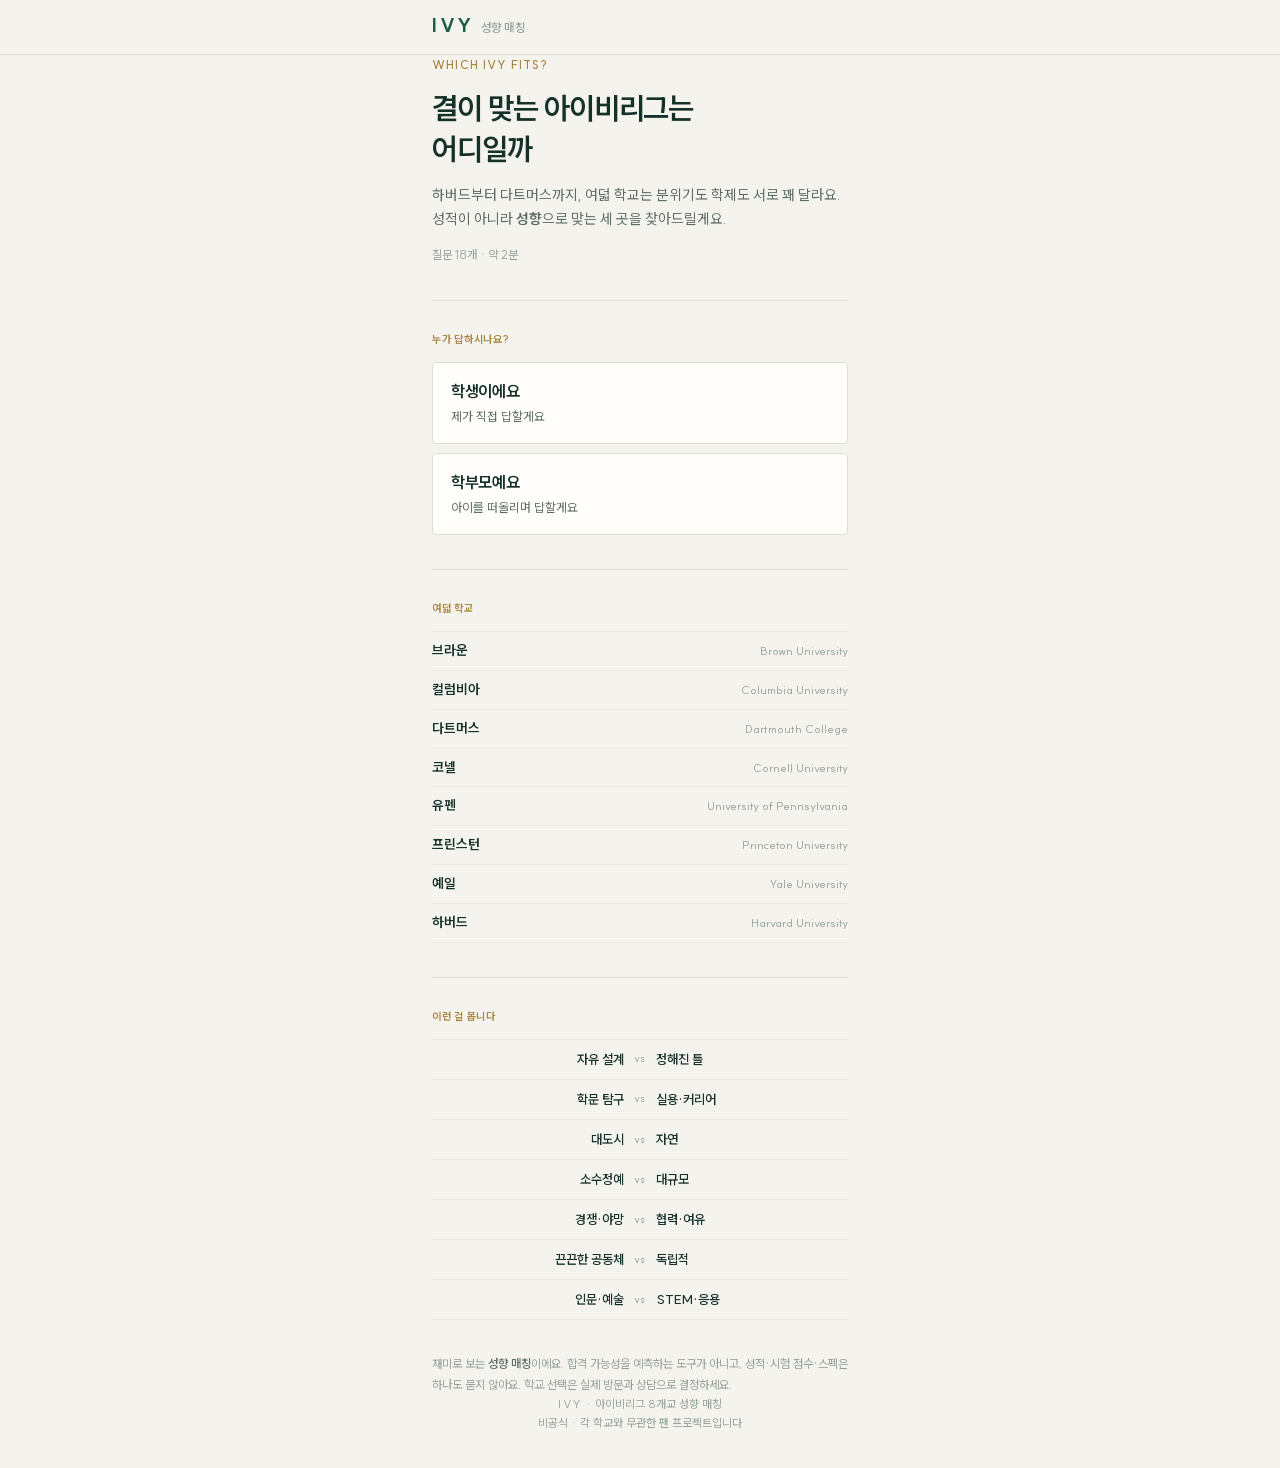
==== index.html @ da09ff28 "배포 주소 수정 + 엔진과 데이터 분리 (한국 대학 버전 준비) 배포 주소가 ivy-test.vercel.app 으로 되어 있었는데 실제 배포지는 ivy-test-two 였다. O" ====
<!DOCTYPE html>
<html lang="ko">
<head>
<meta charset="utf-8">
<meta name="viewport" content="width=device-width, initial-scale=1, viewport-fit=cover">
<title>나에게 맞는 아이비리그는? | 성향 매칭 테스트</title>
<meta name="description" content="18개 질문으로 알아보는 나와 결이 맞는 아이비리그 8개교. 학생용과 학부모용 두 가지 버전.">
<meta name="theme-color" content="#1f5b41">

<!-- 링크 미리보기 (카카오톡·인스타·트위터 등)
     og:image 는 크롤러가 직접 받아가야 해서 반드시 절대 https 주소여야 한다.
     data URI 나 상대 경로는 미리보기가 안 뜬다.
     이미지는 scripts/build-og.js 가 만든다. 배포 도메인이 바뀌면
     아래 og:url / og:image 주소도 같이 바꿔야 한다. -->
<meta property="og:type" content="website">
<meta property="og:site_name" content="IVY 성향 매칭">
<meta property="og:locale" content="ko_KR">
<meta property="og:url" content="https://ivy-test-two.vercel.app/">
<meta property="og:title" content="결이 맞는 아이비리그는 어디일까">
<meta property="og:description" content="성적이 아니라 성향으로 찾는 나와 맞는 학교 세 곳. 질문 18개, 약 2분. 학생용·학부모용.">
<meta property="og:image" content="https://ivy-test-two.vercel.app/og.png">
<meta property="og:image:secure_url" content="https://ivy-test-two.vercel.app/og.png">
<meta property="og:image:type" content="image/png">
<meta property="og:image:width" content="1200">
<meta property="og:image:height" content="630">
<meta property="og:image:alt" content="IVY 성향 매칭 — 결이 맞는 아이비리그는 어디일까. 결과 예시로 유펜 94%, 하버드 85%, 코넬 79%.">
<meta name="twitter:card" content="summary_large_image">
<meta name="twitter:title" content="결이 맞는 아이비리그는 어디일까">
<meta name="twitter:description" content="성적이 아니라 성향으로 찾는 나와 맞는 학교 세 곳. 질문 18개, 약 2분.">
<meta name="twitter:image" content="https://ivy-test-two.vercel.app/og.png">
<!-- 파비콘을 인라인 SVG 로 넣는다. 별도 파일이 없어도 되고 file:// 에서도 뜬다. -->
<link rel="icon" href="data:image/svg+xml,%3Csvg xmlns='http://www.w3.org/2000/svg' viewBox='0 0 32 32'%3E%3Crect width='32' height='32' fill='%231f5b41'/%3E%3Ctext x='16' y='23' font-family='Georgia,serif' font-size='19' fill='%23f4efe3' text-anchor='middle'%3EI%3C/text%3E%3C/svg%3E">
<!-- SUIT 서브셋. scripts/build-font.py 가 만든 data URI 라 외부 요청이 없다.
     styles.css 보다 먼저 와야 첫 페인트부터 SUIT 로 그려진다. -->
<link rel="stylesheet" href="fonts/suit.css">
<link rel="stylesheet" href="styles.css">
</head>
<body>

<header class="site-header">
  <div class="shell header-inner">
    <span class="brand">
      <span class="logo">IVY</span>
      <span class="header-title">성향 매칭</span>
    </span>
  </div>
</header>

<main class="shell" id="main">

  <!-- ───────────── 인트로 ───────────── -->
  <section id="screen-intro" class="screen">

    <div class="block">
      <p class="hero-en">Which Ivy fits?</p>
      <h1 class="hero-title">결이 맞는 아이비리그는<br>어디일까</h1>
      <p class="hero-sub">
        하버드부터 다트머스까지, 여덟 학교는 분위기도 학제도 서로 꽤 달라요.
        성적이 아니라 <b>성향</b>으로 맞는 세 곳을 찾아드릴게요.
      </p>
      <p class="fine">질문 18개 · 약 2분</p>
    </div>

    <!-- 시작 전에 누가 답하는지부터 고른다. 같은 18문항이지만
         학생은 자기 얘기로, 학부모는 아이를 떠올리며 답하게 된다. -->
    <div class="block">
      <p class="label">누가 답하시나요?</p>
      <div class="mode-pick">
        <button type="button" class="mode-btn" id="mode-student" data-mode="student">
          <span class="mode-name">학생이에요</span>
          <span class="mode-sub">제가 직접 답할게요</span>
        </button>
        <button type="button" class="mode-btn" id="mode-parent" data-mode="parent">
          <span class="mode-name">학부모예요</span>
          <span class="mode-sub">아이를 떠올리며 답할게요</span>
        </button>
      </div>
      <button type="button" class="btn btn-outline btn-block hidden" id="btn-resume">
        이어서 하기
      </button>
    </div>

    <div class="block">
      <p class="label">여덟 학교</p>
      <ul class="roster" id="roster"></ul>
    </div>

    <div class="block">
      <p class="label">이런 걸 봅니다</p>
      <ul class="axis-preview" id="axis-preview"></ul>
    </div>

    <p class="fine">
      재미로 보는 <b>성향 매칭</b>이에요. 합격 가능성을 예측하는 도구가 아니고,
      성적·시험 점수·스펙은 하나도 묻지 않아요. 학교 선택은 실제 방문과 상담으로 결정하세요.
    </p>
  </section>

  <!-- ───────────── 질문 ───────────── -->
  <section id="screen-quiz" class="screen hidden">
    <div>
      <div class="progress-head">
        <span class="label" id="quiz-mode-label">진행률</span>
        <span class="progress-count"><b id="progress-now">0</b> / <span id="progress-total">18</span></span>
      </div>
      <div class="progress-track">
        <div class="progress-fill" id="progress-fill"></div>
      </div>
      <p class="progress-note" id="progress-note"></p>
    </div>

    <div>
      <div class="dots" id="dots" aria-hidden="true"></div>

      <div class="question-head">
        <span class="q-num" id="q-index" aria-hidden="true">1</span>
        <h2 class="question-text" id="question-text" tabindex="-1"></h2>
      </div>

      <!-- 진짜 radio input 을 쓴다. 방향키 이동, 스페이스로 선택,
           "4개 중 2번째, 선택됨" 같은 스크린리더 안내가 전부 공짜로 따라온다. -->
      <fieldset class="options" id="options">
        <legend class="offscreen">선택지</legend>
      </fieldset>

      <div class="nav-row">
        <button type="button" class="btn btn-quiet" id="btn-prev">
          <span class="arw" aria-hidden="true">←</span> 이전
        </button>
        <button type="button" class="btn btn-primary" id="btn-next">
          다음 <span class="arw" aria-hidden="true">→</span>
        </button>
      </div>
    </div>
  </section>

  <!-- ───────────── 계산중 ───────────── -->
  <section id="screen-loading" class="screen hidden">
    <div class="loading-wrap">
      <div class="spinner" aria-hidden="true"></div>
      <p class="loading-text" id="loading-text"></p>
    </div>
  </section>

  <!-- ───────────── 결과 ───────────── -->
  <section id="screen-result" class="screen hidden">

    <div class="block result-hero" id="result-hero">
      <p class="label" id="result-label">나와 가장 잘 맞는 학교</p>
      <h1 class="result-name" id="result-name"></h1>
      <p class="result-en" id="result-en"></p>
      <p class="result-tagline" id="result-tagline"></p>
      <p class="result-place" id="result-place"></p>
      <div class="result-score">
        <span class="result-percent" id="result-percent"></span>
        <span class="result-percent-label">매칭 적합도</span>
      </div>
      <ul class="chips" id="result-keywords"></ul>
    </div>

    <div class="block">
      <p class="label">상위 세 곳</p>
      <div id="ranking"></div>
    </div>

    <div class="block">
      <p class="label" id="detail-title">상세 해설</p>
      <ul class="why-list" id="why-block"></ul>
      <div id="detail-block"></div>
    </div>

    <!-- 학부모 모드에서만 보인다 -->
    <div class="block hidden" id="parent-facts-block">
      <p class="label">학부모가 먼저 보는 것</p>
      <dl class="facts" id="parent-facts"></dl>
      <p class="fine">
        재정지원 정책은 바뀔 수 있어요. 지원 전에 각 학교 재정지원 페이지에서 다시 확인하세요.
      </p>
    </div>

    <div class="block">
      <p class="label" id="axis-label">내 성향 축</p>
      <p class="section-sub" id="axis-note"></p>
      <div id="axis-chart" class="axis-chart"></div>
    </div>

    <div class="block">
      <p class="label">저장하고 공유하기</p>
      <div class="action-grid">
        <button type="button" class="btn btn-primary btn-block" id="btn-share">결과 링크 복사</button>
        <button type="button" class="btn btn-outline btn-block" id="btn-image">결과 이미지 저장</button>
        <button type="button" class="btn btn-quiet btn-block" id="btn-restart">다시 하기</button>
      </div>
      <p class="share-hint" id="share-hint" role="status" aria-live="polite"></p>
    </div>

    <div class="community">
      <p class="label label-en">Coming soon</p>
      <p class="community-title">인증된 유학생만 가입할 수 있는 커뮤니티</p>
      <p class="community-sub">
        합격증과 재학 증명으로 확인된 사람들만 모이는 곳이에요.
        학교별 실제 분위기, 전공 선택, 인턴 준비까지 먼저 겪은 선배들에게 직접 물어보세요.
      </p>
      <button type="button" class="btn btn-community btn-block" id="btn-community">
        사전 신청하기 <span class="arw" aria-hidden="true">→</span>
      </button>
      <p class="community-note">아직 준비 중이에요</p>
    </div>

    <p class="fine">
      재미로 보는 <b>성향 매칭</b>이에요. 합격 가능성 예측이 아니고, 이 결과로 지원 여부를
      정하지는 마세요. 학교마다 실제로 가보고 재학생과 이야기해보는 게 제일 정확해요.
    </p>
  </section>

</main>

<footer class="site-footer shell">
  <p><span class="mark">IVY</span> · 아이비리그 8개교 성향 매칭</p>
  <p>비공식 · 각 학교와 무관한 팬 프로젝트입니다</p>
</footer>

<canvas id="export-canvas" width="1080" height="1350" class="offscreen" aria-hidden="true"></canvas>

<!-- 일반 script 로 순서대로 로드한다. type="module" 을 쓰면 file:// 에서
     CORS 때문에 안 열려서, index.html 더블클릭으로는 못 쓰게 된다. -->
<script src="js/data/axes.js"></script>
<script src="js/data/copy.js"></script>
<script src="js/data/schools.js"></script>
<script src="js/data/questions.js"></script>
<script src="js/data/tuning.js"></script>
<!-- 같은 도메인에 테스트가 여러 개 올라간다. 저장소 키가 겹치지
     않도록 테스트마다 고유 id 를 준다. -->
<script>var TEST_ID = 'ivy';</script>
<script src="js/scoring.js"></script>
<script src="js/share.js"></script>
<script src="js/resultImage.js"></script>
<script src="js/app.js"></script>
</body>
</html>
---- fonts/suit.css ----
/* SUIT (SUNN, http://sun.fo/suit) — SIL Open Font License 1.1
 * https://github.com/sun-typeface/SUIT
 *
 * 이 파일은 scripts/build-font.py 가 생성합니다. 직접 고치지 마세요.
 * 앱 소스에 등장하는 글자만 남긴 서브셋이라, 문구를 수정했으면
 * 스크립트를 다시 돌려야 새 글자가 폰트에 들어갑니다.
 *
 * 가변축 wght 400-800 를 유지합니다. 이 범위 밖 굵기를 쓰면
 * 가장 가까운 값으로 잘립니다.
 */
@font-face {
  font-family: 'SUIT';
  font-style: normal;
  font-weight: 400 800;
  font-display: swap;
  src: url([data-uri]) format('woff2-variations');
}
---- styles.css ----
/* ═══════════════════════════════════════════════════════════════
   아이비리그 성향 매칭 — 스타일

   방향: 앱 카드를 쌓는 화면이 아니라 대학 안내 책자에 가깝게.
   둥근 카드 대신 헤어라인 괘선으로 구획을 나누고, 라운드를 크게 줄이고,
   여백에 큰 숫자를 둔다.

   색: 아이비 그린을 주색으로. 회색도 중립 회색이 아니라 초록 쪽으로
   살짝 기울여서 화면 전체가 한 계열로 묶이게 했다.

   서체: SUIT 한 벌만 쓴다. 굵기(400-800)와 크기, 자간으로만 위계를
   만든다. 이탤릭은 쓰지 않는다.
   ═══════════════════════════════════════════════════════════════ */

:root {
  color-scheme: light;

  /* 바탕과 먹 */
  --paper:      #f4f3ee;   /* 본지. 크림보다 차갑게 뺐다 */
  --card:       #fffefb;
  --ink:        #16302a;   /* 초록으로 기운 먹색 */
  --ink-soft:   #5b6b63;
  --ink-faint:  #93a099;
  --rule:       #ddddd4;   /* 괘선 */
  --rule-soft:  #e9e8e1;

  /* 브랜드 */
  --ivy:        #1f5b41;
  --ivy-deep:   #143c2b;
  --ivy-wash:   #eaefe9;
  --brass:      #a8823c;
  --brass-wash: #f4eddf;

  /* 학교색이 들어오는 자리. JS 가 덮어쓴다 */
  --school:     var(--ivy);

  --r-xs: 2px;
  --r-sm: 4px;
  --r-md: 6px;
  --r-pill: 999px;

  --shell: 460px;

  /* 전부 SUIT 한 벌로 간다. fonts/suit.css 가 서브셋을 심어준다.
     폰트가 안 뜨는 환경을 위한 대체 스택만 뒤에 붙여둔다. */
  --sans: 'SUIT', -apple-system, BlinkMacSystemFont, "Apple SD Gothic Neo",
          "Pretendard", "Noto Sans KR", "Malgun Gothic", system-ui, sans-serif;
  /* 예전에 숫자·영문에 세리프를 쓰던 자리. 이제 같은 SUIT 를 가리키지만
     선택자를 그대로 두려고 변수는 남겨둔다. */
  --serif: var(--sans);
}

/* ── 리셋 ─────────────────────────────────────────────────── */
*, *::before, *::after { box-sizing: border-box; }
html { -webkit-text-size-adjust: 100%; }

body {
  margin: 0;
  background: var(--paper);
  color: var(--ink);
  font-family: var(--sans);
  font-size: 16px;
  line-height: 1.62;
  word-break: keep-all;
  overflow-wrap: break-word;
  -webkit-font-smoothing: antialiased;
}

h1, h2, h3, p, ul, li, figure, fieldset, legend { margin: 0; padding: 0; }
ul { list-style: none; }
fieldset { border: 0; }

button {
  font: inherit;
  color: inherit;
  cursor: pointer;
  touch-action: manipulation;
}

.hidden { display: none !important; }

.offscreen {
  position: absolute;
  width: 1px; height: 1px;
  overflow: hidden;
  clip-path: inset(50%);
  pointer-events: none;
}

:focus-visible {
  outline: 2px solid var(--ivy);
  outline-offset: 3px;
  border-radius: var(--r-xs);
}

/* 숫자가 세로로 정렬되는 자리는 전부 고정폭 숫자 */
.pct, .rank-percent, .progress-count, .q-num, .result-percent {
  font-variant-numeric: tabular-nums;
  font-feature-settings: "tnum" 1;
}

/* ── 레이아웃 ─────────────────────────────────────────────── */
.shell {
  width: 100%;
  max-width: var(--shell);
  margin: 0 auto;
  padding: 0 22px;
}

/* 배경을 불투명하게 둔다. 반투명 + backdrop-filter 로 두면 스크롤할 때
   아래 글자가 헤더를 비쳐 올라와서 유령처럼 겹쳐 보인다. 종이 느낌의
   디자인에 프로스티드 글래스도 어울리지 않는다. */
.site-header {
  position: sticky;
  top: 0;
  z-index: 20;
  background: var(--paper);
  border-bottom: 1px solid var(--rule);
  padding-top: env(safe-area-inset-top);
}

/* align-items:baseline 만 주면 글자 뭉치가 바 위쪽에 붙는다.
   바깥은 center 로 세로 중앙을 잡고, 안쪽에서 베이스라인을 맞춘다. */
.header-inner {
  display: flex;
  align-items: center;
  height: 54px;
}

.brand {
  display: flex;
  align-items: baseline;
  gap: 9px;
}

/* 워드마크는 큰 자간으로만 만든다. 로고 이미지는 쓰지 않는다.
   자간은 마지막 글자 뒤에도 붙기 때문에 그만큼 빼줘야 옆 글자와의
   간격이 눈에 보이는 대로 나온다. */
.logo {
  font-size: 19px;
  font-weight: 800;
  letter-spacing: .16em;
  margin-right: -.16em;
  color: var(--ivy);
  line-height: 1;
}

.header-title {
  font-size: 12px;
  font-weight: 600;
  letter-spacing: .01em;
  color: var(--ink-faint);
}

main { padding: 30px 22px 44px; }

.screen { display: grid; gap: 34px; }

/* ── 구획 ─────────────────────────────────────────────────── */
/* 카드가 아니라 괘선으로 나눈 단락. 이게 이 디자인의 기본 단위다 */
.block { display: grid; gap: 14px; }

.block + .block { padding-top: 30px; border-top: 1px solid var(--rule); }

/* 배경이 필요한 곳에만 쓰는 얕은 판 */
.panel {
  background: var(--card);
  border: 1px solid var(--rule-soft);
  border-radius: var(--r-md);
  padding: 20px 18px;
}

/* 라벨: 작게, 대문자, 자간 넓게.
   자간은 .07em 까지만. 영문은 이 정도로도 충분히 벌어져 보이는데,
   한글은 .14em 쯤 주면 "상 위 세 곳"처럼 글자가 흩어져 읽기 나빠진다. */
.label {
  font-size: 10.5px;
  font-weight: 700;
  letter-spacing: .07em;
  text-transform: uppercase;
  color: var(--brass);
}

/* 영문 전용 라벨은 자간을 더 줘도 된다 */
.label-en { letter-spacing: .16em; }

.section-title {
  font-size: 17px;
  font-weight: 700;
  letter-spacing: -.02em;
}

.section-sub { color: var(--ink-soft); font-size: 13px; }

.fine {
  color: var(--ink-faint);
  font-size: 12px;
  line-height: 1.72;
}
.fine b { color: var(--ink-soft); font-weight: 600; }

/* ── 인트로 ───────────────────────────────────────────────── */
.hero-title {
  font-size: 30px;
  font-weight: 700;
  line-height: 1.36;
  letter-spacing: -.035em;
  text-wrap: balance;
}

/* 표제 위의 영문 한 줄 */
.hero-en {
  font-size: 12px;
  font-weight: 600;
  letter-spacing: .1em;
  text-transform: uppercase;
  color: var(--brass);
}

.hero-sub {
  color: var(--ink-soft);
  font-size: 14.5px;
  max-width: 34em;
}

/* 축 미리보기: 양극을 실제로 마주 보게 배치 */
.axis-preview { display: grid; gap: 0; }

.axis-preview li {
  display: grid;
  grid-template-columns: 1fr auto 1fr;
  align-items: center;
  gap: 10px;
  padding: 9px 0;
  font-size: 13px;
  border-bottom: 1px solid var(--rule-soft);
}
.axis-preview li:first-child { border-top: 1px solid var(--rule-soft); }

.axis-preview .l { text-align: right; color: var(--ink); font-weight: 600; }
.axis-preview .r { text-align: left; color: var(--ink); font-weight: 600; }
.axis-preview .mid {
  font-family: var(--serif);
  font-size: 11px;
  color: var(--ink-faint);
  letter-spacing: .04em;
}

/* 여덟 학교를 활자로만 나열한다 */
.roster { display: grid; gap: 0; }

.roster li {
  display: flex;
  align-items: baseline;
  justify-content: space-between;
  gap: 12px;
  padding: 8px 0;
  border-bottom: 1px solid var(--rule-soft);
}
.roster li:first-child { border-top: 1px solid var(--rule-soft); }

.roster-ko { font-size: 13.5px; font-weight: 700; color: var(--ink); }

.roster-en {
  font-family: var(--serif);
  font-size: 11.5px;
  color: var(--ink-faint);
  text-align: right;
}

/* ── 모드 선택 ────────────────────────────────────────────── */
/* 시작 버튼 하나 대신 누가 답하는지를 먼저 고르게 한다 */
.mode-pick { display: grid; gap: 9px; }

.mode-btn {
  display: grid;
  gap: 2px;
  text-align: left;
  padding: 16px 18px;
  background: var(--card);
  border: 1px solid var(--rule);
  border-radius: var(--r-sm);
  transition: border-color .16s ease, background-color .16s ease;
}
.mode-btn:hover {
  border-color: var(--ivy);
  background: var(--ivy-wash);
}

.mode-name {
  font-size: 16px;
  font-weight: 700;
  letter-spacing: -.02em;
  color: var(--ink);
}

.mode-sub { font-size: 12.5px; color: var(--ink-soft); }

/* ── 버튼 ─────────────────────────────────────────────────── */
.btn {
  display: inline-flex;
  align-items: center;
  justify-content: center;
  gap: 8px;
  min-height: 52px;
  padding: 0 22px;
  border: 1px solid transparent;
  border-radius: var(--r-sm);
  font-size: 15px;
  font-weight: 700;
  letter-spacing: -.01em;
  transition: background-color .16s ease, border-color .16s ease,
              color .16s ease, opacity .16s ease;
}
.btn:active { transform: translateY(1px); }
.btn-block { width: 100%; }

.btn-primary { background: var(--ivy); color: #fff; }
.btn-primary:hover { background: var(--ivy-deep); }

.btn-outline {
  background: transparent;
  color: var(--ink);
  border-color: var(--rule);
}
.btn-outline:hover { border-color: var(--ink-soft); }

.btn-quiet {
  background: transparent;
  color: var(--ink-soft);
  min-height: 46px;
  font-weight: 600;
}
.btn-quiet:hover { color: var(--ink); }

.btn:disabled {
  opacity: .32;
  cursor: not-allowed;
  transform: none;
}

/* 화살표는 세리프로. 버튼 안에서 작은 활자 대비가 생긴다 */
.btn .arw { font-family: var(--serif); font-size: 17px; line-height: 1; }

/* ── 진행률 ───────────────────────────────────────────────── */
.progress-head {
  display: flex;
  justify-content: space-between;
  align-items: baseline;
  gap: 12px;
}

.progress-count {
  font-family: var(--serif);
  font-size: 15px;
  color: var(--ink-faint);
  letter-spacing: .02em;
}
.progress-count b { color: var(--ivy); font-size: 19px; font-weight: 700; }

.progress-track {
  height: 2px;
  background: var(--rule);
  margin-top: 10px;
}

.progress-fill {
  height: 100%;
  width: 0;
  background: var(--ivy);
  transition: width .34s cubic-bezier(.4, 0, .2, 1);
}

.progress-note {
  color: var(--ink-soft);
  font-size: 12.5px;
  margin-top: 11px;
}

/* ── 질문 ─────────────────────────────────────────────────── */
/* 번호를 여백에 큰 세리프로 두고 질문을 그 옆에 붙인다 */
.question-head {
  display: grid;
  grid-template-columns: auto 1fr;
  align-items: start;
  gap: 16px;
  margin-bottom: 20px;
}

.q-num {
  font-family: var(--serif);
  font-size: 44px;
  font-weight: 400;
  line-height: .84;
  color: var(--brass);
  letter-spacing: -.03em;
}

.question-text {
  font-size: 21px;
  font-weight: 700;
  line-height: 1.44;
  letter-spacing: -.03em;
  text-wrap: balance;
  padding-top: 2px;
}

.dots {
  display: flex;
  flex-wrap: wrap;
  gap: 4px;
  margin-bottom: 22px;
}

.dot {
  width: 100%;
  max-width: 15px;
  height: 2px;
  flex: 1;
  background: var(--rule);
  transition: background-color .2s ease;
}
.dot.answered { background: color-mix(in srgb, var(--ivy) 45%, var(--rule)); }
.dot.current { background: var(--brass); }

.options { display: grid; gap: 0; }

.option {
  display: grid;
  grid-template-columns: auto 1fr;
  align-items: center;
  gap: 14px;
  width: 100%;
  min-height: 62px;
  padding: 15px 14px 15px 12px;
  text-align: left;
  border: 1px solid transparent;
  border-bottom: 1px solid var(--rule-soft);
  border-radius: var(--r-sm);
  font-size: 15px;
  line-height: 1.52;
  color: var(--ink);
  transition: background-color .14s ease, border-color .14s ease;
}
.option:hover { background: var(--card); }

.option-badge {
  display: grid;
  place-items: center;
  width: 27px; height: 27px;
  border: 1px solid var(--rule);
  border-radius: var(--r-pill);
  font-family: var(--serif);
  font-size: 13px;
  color: var(--ink-faint);
  transition: background-color .14s ease, color .14s ease, border-color .14s ease;
}

.option.is-selected {
  background: var(--ivy-wash);
  border-color: color-mix(in srgb, var(--ivy) 26%, transparent);
}
.option.is-selected .option-badge {
  background: var(--ivy);
  border-color: var(--ivy);
  color: #fff;
}
.option.is-selected .option-label { font-weight: 600; }

.option input[type="radio"] {
  position: absolute;
  width: 1px; height: 1px;
  opacity: 0;
  pointer-events: none;
}
.option:has(input:focus-visible) {
  outline: 2px solid var(--ivy);
  outline-offset: 2px;
}

.nav-row {
  display: flex;
  gap: 10px;
  margin-top: 26px;
}
.nav-row .btn-quiet { flex: 0 0 30%; }
.nav-row .btn-primary { flex: 1; }

/* ── 계산중 ───────────────────────────────────────────────── */
.loading-wrap {
  display: grid;
  place-items: center;
  gap: 20px;
  padding: 92px 20px;
  text-align: center;
}

.spinner {
  width: 30px; height: 30px;
  border: 1.5px solid var(--rule);
  border-top-color: var(--ivy);
  border-radius: 50%;
  animation: spin .9s linear infinite;
}
@keyframes spin { to { transform: rotate(360deg); } }

.loading-text { color: var(--ink-soft); font-size: 14px; }

@media (prefers-reduced-motion: reduce) {
  .spinner { animation-duration: 2.6s; }
  .progress-fill, .rank-fill, .axis-bar { transition: none; }
}

/* ── 결과: 표제 ───────────────────────────────────────────── */
.result-hero { display: grid; gap: 0; }

.result-name {
  margin-top: 10px;
  font-size: 36px;
  font-weight: 700;
  letter-spacing: -.045em;
  line-height: 1.14;
  color: var(--school);
}

.result-en {
  font-family: var(--serif);
  font-size: 14px;
  color: var(--ink-faint);
  letter-spacing: .01em;
  margin-top: 5px;
}

.result-tagline {
  font-size: 15.5px;
  font-weight: 600;
  color: var(--ink);
  margin-top: 14px;
  text-wrap: balance;
}

.result-place {
  font-size: 12.5px;
  color: var(--ink-soft);
  margin-top: 5px;
}

/* 큰 퍼센트. 세리프 숫자가 이 화면의 중심이다 */
.result-score {
  display: flex;
  align-items: baseline;
  gap: 11px;
  margin-top: 22px;
  padding-top: 18px;
  border-top: 1px solid var(--rule);
}

.result-percent {
  font-family: var(--serif);
  font-size: 62px;
  font-weight: 400;
  line-height: .9;
  letter-spacing: -.04em;
  color: var(--school);
}

.result-percent-label {
  font-size: 11px;
  font-weight: 700;
  letter-spacing: .13em;
  text-transform: uppercase;
  color: var(--ink-faint);
}

/* 학교 이름 -> 그 학교 홈페이지. 밑줄 대신 얇은 밑선을 써서
   본문 활자를 해치지 않게 하고, ↗ 로 바깥 링크임을 알린다. */
.school-link {
  color: inherit;
  text-decoration: none;
  border-bottom: 1px solid color-mix(in srgb, currentColor 28%, transparent);
  transition: border-color .15s ease, opacity .15s ease;
}
.school-link:hover { border-bottom-color: currentColor; }
.school-link:active { opacity: .7; }

.school-link .ext {
  display: inline-block;
  margin-left: .22em;
  font-size: .62em;
  vertical-align: .28em;
  opacity: .55;
  border: 0;
}

/* 큰 표제에서는 밑선이 두꺼워 보여서 조금 더 옅게 */
.school-link.is-hero {
  border-bottom-width: 2px;
  border-bottom-color: color-mix(in srgb, currentColor 20%, transparent);
}
.school-link.is-hero .ext { font-size: .38em; vertical-align: .95em; }

.chips { display: flex; flex-wrap: wrap; gap: 6px; margin-top: 18px; }

.chips li {
  padding: 4px 10px;
  border: 1px solid var(--rule);
  border-radius: var(--r-pill);
  color: var(--ink-soft);
  font-size: 12px;
  font-weight: 600;
}

/* ── 결과: 순위 ───────────────────────────────────────────── */
#ranking { display: grid; gap: 0; }

.rank-row {
  display: grid;
  grid-template-columns: 1fr auto;
  align-items: center;
  gap: 14px;
  padding: 15px 0;
  border-bottom: 1px solid var(--rule-soft);
}
.rank-row:first-child { border-top: 1px solid var(--rule); }

.rank-body { min-width: 0; }

.rank-name {
  font-size: 16.5px;
  font-weight: 700;
  letter-spacing: -.02em;
}

.rank-ordinal {
  font-family: var(--serif);
  font-size: 12px;
  color: var(--brass);
  margin-right: 6px;
}

.rank-tagline {
  color: var(--ink-soft);
  font-size: 12.5px;
  margin-top: 2px;
}

.rank-right { text-align: right; }

.rank-percent {
  font-family: var(--serif);
  font-size: 25px;
  line-height: 1;
  letter-spacing: -.03em;
  color: var(--ink);
}
.rank-row.is-top .rank-percent { color: var(--school); }

.rank-track {
  width: 58px;
  height: 2px;
  background: var(--rule);
  margin-top: 8px;
  margin-left: auto;
}

.rank-fill {
  height: 100%;
  width: 0;
  background: var(--ink-faint);
  transition: width .75s cubic-bezier(.22, 1, .36, 1);
}
.rank-row.is-top .rank-fill { background: var(--school); }

/* ── 결과: 해설 ───────────────────────────────────────────── */
.why-list { display: grid; gap: 0; }

.why-list li {
  display: grid;
  grid-template-columns: auto 1fr;
  gap: 12px;
  align-items: baseline;
  padding: 11px 0;
  font-size: 14px;
  color: var(--ink-soft);
  line-height: 1.6;
  border-bottom: 1px solid var(--rule-soft);
}
.why-list li:first-child { border-top: 1px solid var(--rule-soft); }

.why-tag {
  font-size: 10.5px;
  font-weight: 700;
  letter-spacing: .1em;
  text-transform: uppercase;
  color: var(--brass);
  white-space: nowrap;
}

.detail-part + .detail-part { margin-top: 20px; }

/* 이탤릭을 뺐으니 굵기와 자간으로 구분한다 */
.detail-head {
  font-size: 11px;
  font-weight: 700;
  color: var(--brass);
  margin-bottom: 7px;
  letter-spacing: .07em;
}

.detail-body { color: var(--ink-soft); font-size: 14.5px; line-height: 1.78; }

/* ── 결과: 학부모용 현실 조건 ─────────────────────────────── */
/* 재정지원·환경·진로. 학부모가 실제로 먼저 묻는 것들이라
   해설 뒤가 아니라 성향 그래프 앞에 둔다. */
.facts {
  display: grid;
  gap: 0;
  margin: 0 0 12px;
}

.facts dt {
  font-size: 11px;
  font-weight: 700;
  color: var(--brass);
  letter-spacing: .07em;
  padding-top: 13px;
  border-top: 1px solid var(--rule-soft);
}
.facts dt:first-child { border-top: 0; padding-top: 0; }

.facts dd {
  margin: 4px 0 13px;
  font-size: 14px;
  line-height: 1.72;
  color: var(--ink-soft);
}
.facts dd:last-child { margin-bottom: 0; }

/* ── 결과: 성향 축 ────────────────────────────────────────── */
.axis-chart { display: grid; gap: 13px; }

.axis-row { display: grid; gap: 5px; }

/* 양극 라벨은 반드시 양 끝에 붙여야 한다. 가운데로 모으면 막대가
   어느 쪽으로 뻗은 건지 눈으로 연결이 안 된다. */
.axis-poles {
  display: grid;
  grid-template-columns: 1fr auto 1fr;
  align-items: baseline;
  gap: 8px;
  font-size: 11px;
  color: var(--ink-faint);
  font-weight: 600;
}
.axis-poles .l { text-align: left; }
.axis-poles .r { text-align: right; }

.axis-poles .axis-name {
  font-family: var(--serif);
  font-size: 10.5px;
  color: var(--ink-soft);
  letter-spacing: .05em;
  text-transform: uppercase;
}

.axis-poles .lit { color: var(--ivy); font-weight: 700; }

.axis-track {
  position: relative;
  height: 16px;
  border-top: 1px solid var(--rule-soft);
  border-bottom: 1px solid var(--rule-soft);
}

.axis-center {
  position: absolute;
  left: 50%;
  top: -1px; bottom: -1px;
  width: 1px;
  background: var(--rule);
}

.axis-bar {
  position: absolute;
  top: 5px; bottom: 5px;
  min-width: 2px;
  background: var(--ivy);
  transition: width .6s cubic-bezier(.22, 1, .36, 1);
}

/* ── 결과: 액션 ───────────────────────────────────────────── */
.action-grid { display: grid; gap: 8px; }

.share-hint {
  min-height: 19px;
  text-align: center;
  font-size: 12.5px;
  font-weight: 600;
  color: var(--ivy);
}

/* ── 커뮤니티 안내 ────────────────────────────────────────── */
/* 화면에서 유일하게 어두운 판. 여기 한 곳에만 무게를 준다 */
.community {
  background: var(--ivy-deep);
  color: #f1efe8;
  border-radius: var(--r-md);
  padding: 26px 22px;
  display: grid;
  gap: 14px;
}

.community .label { color: #c2a978; }

.community-title {
  font-size: 20px;
  font-weight: 700;
  letter-spacing: -.03em;
  line-height: 1.4;
  color: #fffefb;
  text-wrap: balance;
}

.community-sub {
  font-size: 13.5px;
  line-height: 1.68;
  color: #b7c6bd;
}

.btn-community {
  background: #f4efe3;
  color: var(--ivy-deep);
  border-radius: var(--r-sm);
  margin-top: 2px;
}
.btn-community:hover { background: #fff; }

.community-note {
  font-size: 11.5px;
  color: #8ba396;
  text-align: center;
}

/* ── 시트 (iOS 이미지 저장 안내) ──────────────────────────── */
.sheet-backdrop {
  position: fixed;
  inset: 0;
  z-index: 50;
  display: grid;
  place-items: center;
  padding: 22px;
  background: rgba(12, 20, 16, .66);
}

.sheet {
  width: 100%;
  max-width: 350px;
  background: var(--card);
  border-radius: var(--r-md);
  padding: 18px;
  text-align: center;
}

.sheet-title { font-size: 14.5px; font-weight: 700; margin-bottom: 12px; }

.sheet-img {
  width: 100%;
  height: auto;
  border: 1px solid var(--rule);
  border-radius: var(--r-sm);
  margin-bottom: 12px;
}

/* ── 안내 배너 ────────────────────────────────────────────── */
.notice {
  border-left: 2px solid var(--brass);
  background: var(--brass-wash);
  border-radius: 0 var(--r-sm) var(--r-sm) 0;
  padding: 12px 15px;
  color: #6b5423;
  font-size: 13px;
  font-weight: 600;
  line-height: 1.6;
}

/* ── 푸터 ─────────────────────────────────────────────────── */
.site-footer {
  padding: 0 22px 34px;
  color: var(--ink-faint);
  font-size: 11.5px;
  text-align: center;
}

.site-footer .mark {
  font-family: var(--serif);
  letter-spacing: .14em;
  color: var(--ink-faint);
}

/* ── 작은 화면 ────────────────────────────────────────────── */
@media (max-width: 350px) {
  .hero-title { font-size: 26px; }
  .question-text { font-size: 19px; }
  .q-num { font-size: 36px; }
  .result-name { font-size: 30px; }
  .result-percent { font-size: 52px; }
  .option { font-size: 14.5px; }
}
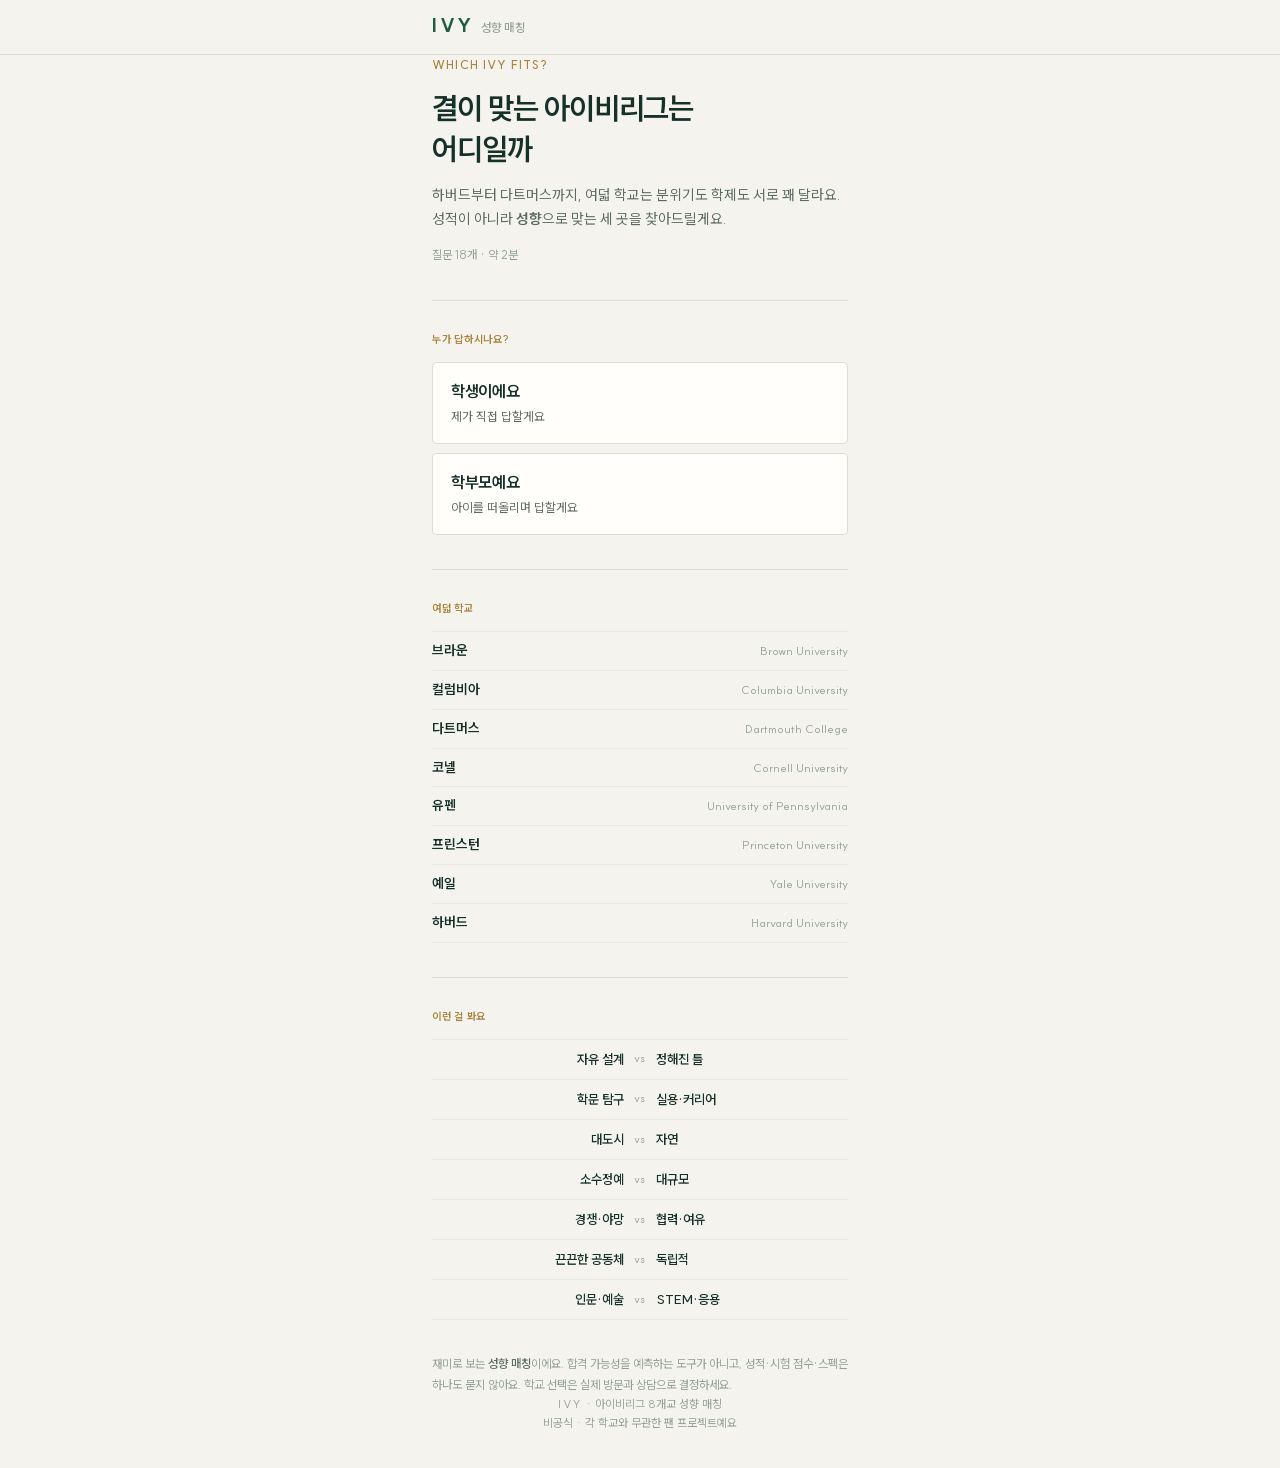
==== commit e789faa9: "미국 버전 말투를 해요체로 통일하고 문구 다듬기 화면에 말투가 세 개 섞여 있었다. 문항은 평서형("~한다"), 학부모용 선택지는 합니다체, 학교 해설은 학생용만 반말이었고, 한 " ====
--- a/index.html
+++ b/index.html
@@ -86,7 +86,7 @@
     </div>
 
     <div class="block">
-      <p class="label">이런 걸 봅니다</p>
+      <p class="label">이런 걸 봐요</p>
       <ul class="axis-preview" id="axis-preview"></ul>
     </div>
 
@@ -217,7 +217,7 @@
 
 <footer class="site-footer shell">
   <p><span class="mark">IVY</span> · 아이비리그 8개교 성향 매칭</p>
-  <p>비공식 · 각 학교와 무관한 팬 프로젝트입니다</p>
+  <p>비공식 · 각 학교와 무관한 팬 프로젝트예요</p>
 </footer>
 
 <canvas id="export-canvas" width="1080" height="1350" class="offscreen" aria-hidden="true"></canvas>
--- a/fonts/suit.css
+++ b/fonts/suit.css
@@ -13,5 +13,5 @@
   font-style: normal;
   font-weight: 400 800;
   font-display: swap;
-  src: url([data-uri]) format('woff2-variations');
+  src: url([data-uri]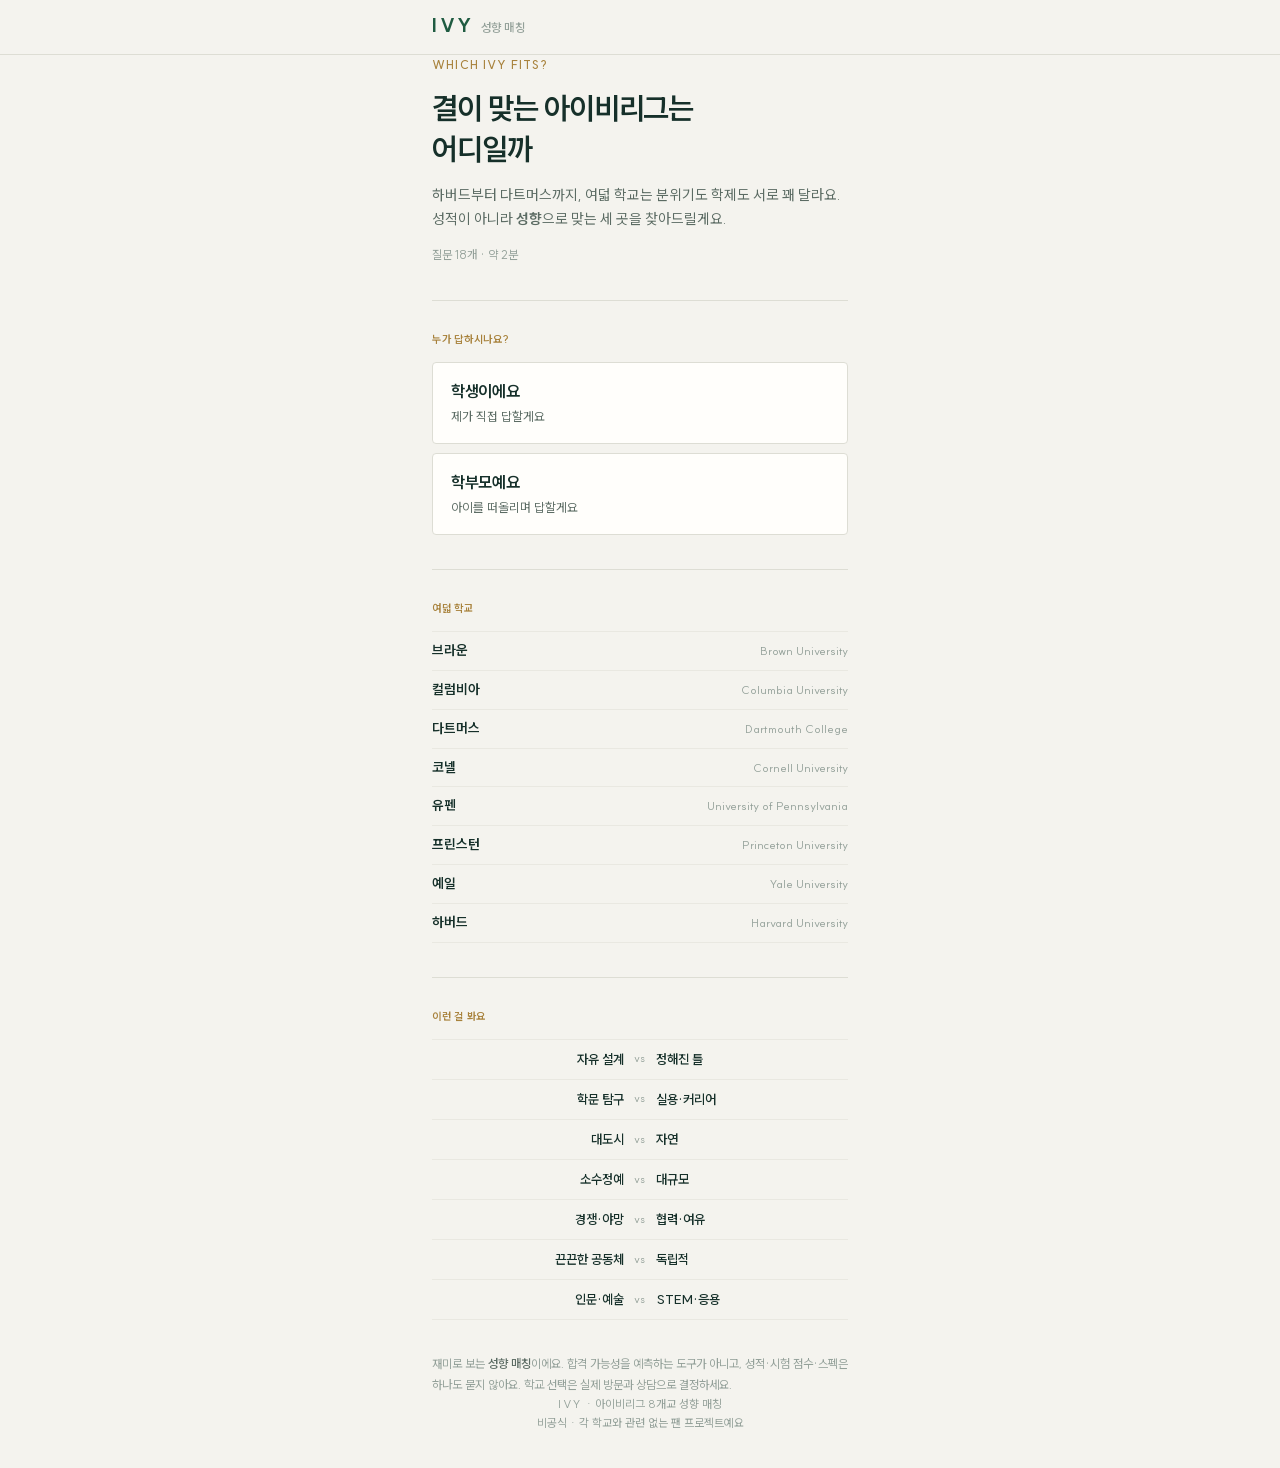
==== commit 39b6522a: "문안 2차 정리 — 과장·유행어·반복 표현 걷어내기 앞 커밋에서 어미를 해요체로 통일했고, 이번엔 문장 자체를 손봤다. 문안 검수를 돌려 나온 지적 중 실제로 파일에 남아 있던 것" ====
--- a/index.html
+++ b/index.html
@@ -217,7 +217,7 @@
 
 <footer class="site-footer shell">
   <p><span class="mark">IVY</span> · 아이비리그 8개교 성향 매칭</p>
-  <p>비공식 · 각 학교와 무관한 팬 프로젝트예요</p>
+  <p>비공식 · 각 학교와 관련 없는 팬 프로젝트예요</p>
 </footer>
 
 <canvas id="export-canvas" width="1080" height="1350" class="offscreen" aria-hidden="true"></canvas>
--- a/fonts/suit.css
+++ b/fonts/suit.css
@@ -13,5 +13,5 @@
   font-style: normal;
   font-weight: 400 800;
   font-display: swap;
-  src: url([data-uri]) format('woff2-variations');
+  src: url([data-uri]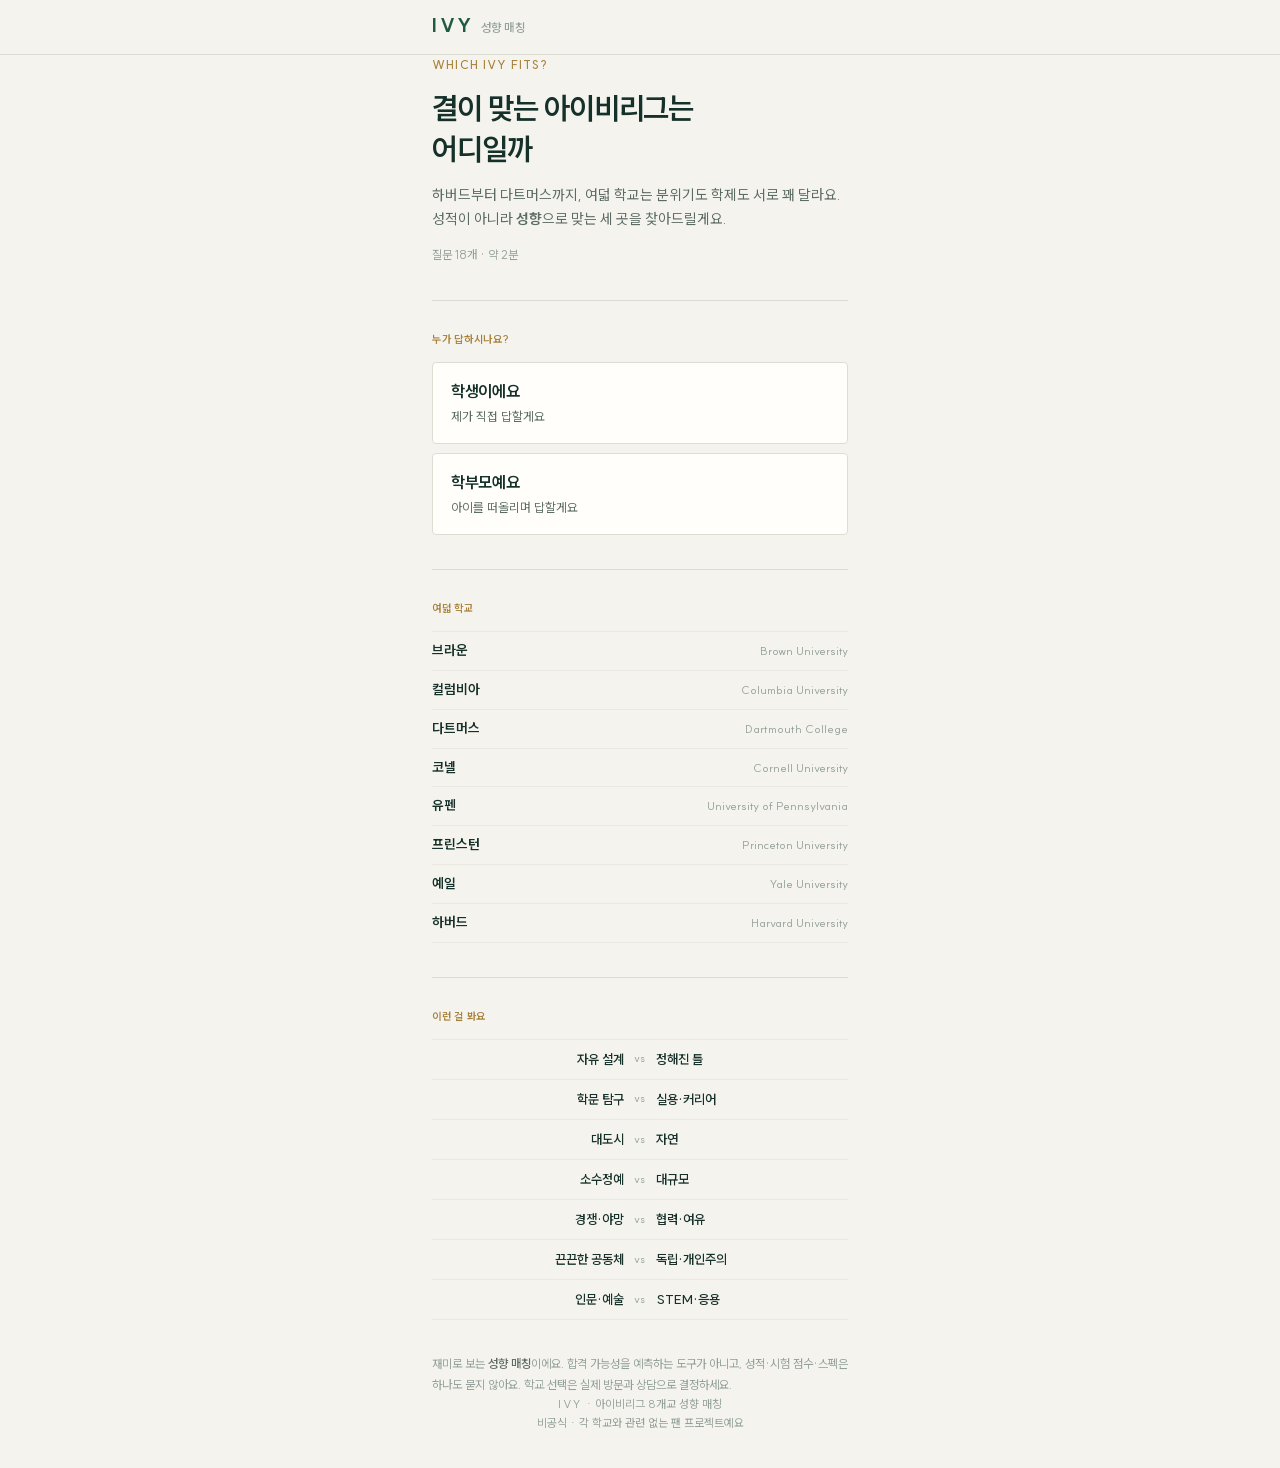
==== commit 6f9216ce: "품질 개선 — 탭 수 절반, 백지 시간 2.2초 제거, CLS 0.143 -> 0.018 한국 유형테스트 서비스들을 조사해서 기준을 잡고, 현재 앱을 실제로 재서 차이가 큰 순서로" ====
--- a/index.html
+++ b/index.html
@@ -31,8 +31,17 @@
 <!-- 파비콘을 인라인 SVG 로 넣는다. 별도 파일이 없어도 되고 file:// 에서도 뜬다. -->
 <link rel="icon" href="data:image/svg+xml,%3Csvg xmlns='http://www.w3.org/2000/svg' viewBox='0 0 32 32'%3E%3Crect width='32' height='32' fill='%231f5b41'/%3E%3Ctext x='16' y='23' font-family='Georgia,serif' font-size='19' fill='%23f4efe3' text-anchor='middle'%3EI%3C/text%3E%3C/svg%3E">
 <!-- SUIT 서브셋. scripts/build-font.py 가 만든 data URI 라 외부 요청이 없다.
-     styles.css 보다 먼저 와야 첫 페인트부터 SUIT 로 그려진다. -->
-<link rel="stylesheet" href="fonts/suit.css">
+     120KB가 넘어서 보통처럼 걸면 다 받을 때까지 화면이 백지로 남는다.
+     느린 회선에서 재보니 첫 글자까지 2.2초였고, 비동기로 돌리니 0.95초였다.
+     그래서 print 로 걸어 렌더를 막지 않게 하고 다 받으면 all 로 바꾼다.
+     본문은 시스템 한글 폰트로 먼저 그려졌다가 SUIT 로 교체된다.
+     그때 생기는 이동은 실측 0.015 로 무시할 수준이다.
+     (첫 화면 글자만 담은 작은 벌을 따로 블로킹으로 거는 것도 해봤는데,
+      그 벌이 54KB라 FCP 가 0.95초에서 1.64초로 오히려 나빠졌다.)
+     JS 가 꺼져 있으면 onload 가 안 도니 noscript 로 그냥 걸어준다. -->
+<link rel="preload" as="style" href="fonts/suit.css">
+<link rel="stylesheet" href="fonts/suit.css" media="print" onload="this.media='all';this.onload=null">
+<noscript><link rel="stylesheet" href="fonts/suit.css"></noscript>
 <link rel="stylesheet" href="styles.css">
 </head>
 <body>
@@ -82,12 +91,29 @@
 
     <div class="block">
       <p class="label">여덟 학교</p>
-      <ul class="roster" id="roster"></ul>
+      <ul class="roster" id="roster">
+      <li><span class="roster-ko">브라운</span><span class="roster-en">Brown University</span></li>
+      <li><span class="roster-ko">컬럼비아</span><span class="roster-en">Columbia University</span></li>
+      <li><span class="roster-ko">다트머스</span><span class="roster-en">Dartmouth College</span></li>
+      <li><span class="roster-ko">코넬</span><span class="roster-en">Cornell University</span></li>
+      <li><span class="roster-ko">유펜</span><span class="roster-en">University of Pennsylvania</span></li>
+      <li><span class="roster-ko">프린스턴</span><span class="roster-en">Princeton University</span></li>
+      <li><span class="roster-ko">예일</span><span class="roster-en">Yale University</span></li>
+      <li><span class="roster-ko">하버드</span><span class="roster-en">Harvard University</span></li>
+    </ul>
     </div>
 
     <div class="block">
       <p class="label">이런 걸 봐요</p>
-      <ul class="axis-preview" id="axis-preview"></ul>
+      <ul class="axis-preview" id="axis-preview">
+      <li><span class="l">자유 설계</span><span class="mid">vs</span><span class="r">정해진 틀</span></li>
+      <li><span class="l">학문 탐구</span><span class="mid">vs</span><span class="r">실용·커리어</span></li>
+      <li><span class="l">대도시</span><span class="mid">vs</span><span class="r">자연</span></li>
+      <li><span class="l">소수정예</span><span class="mid">vs</span><span class="r">대규모</span></li>
+      <li><span class="l">경쟁·야망</span><span class="mid">vs</span><span class="r">협력·여유</span></li>
+      <li><span class="l">끈끈한 공동체</span><span class="mid">vs</span><span class="r">독립·개인주의</span></li>
+      <li><span class="l">인문·예술</span><span class="mid">vs</span><span class="r">STEM·응용</span></li>
+    </ul>
     </div>
 
     <p class="fine">
@@ -231,7 +257,7 @@
 <script src="js/data/tuning.js"></script>
 <!-- 같은 도메인에 테스트가 여러 개 올라간다. 저장소 키가 겹치지
      않도록 테스트마다 고유 id 를 준다. -->
-<script>var TEST_ID = 'ivy';</script>
+<script>var TEST_ID = 'ivy'; var TEST_SITE_URL = 'https://ivy-test-two.vercel.app/';</script>
 <script src="js/scoring.js"></script>
 <script src="js/share.js"></script>
 <script src="js/resultImage.js"></script>
--- a/fonts/suit.css
+++ b/fonts/suit.css
@@ -2,16 +2,13 @@
  * https://github.com/sun-typeface/SUIT
  *
  * 이 파일은 scripts/build-font.py 가 생성합니다. 직접 고치지 마세요.
- * 앱 소스에 등장하는 글자만 남긴 서브셋이라, 문구를 수정했으면
- * 스크립트를 다시 돌려야 새 글자가 폰트에 들어갑니다.
- *
- * 가변축 wght 400-800 를 유지합니다. 이 범위 밖 굵기를 쓰면
- * 가장 가까운 값으로 잘립니다.
+ * 문구를 수정했으면 스크립트를 다시 돌려야 새 글자가 들어갑니다.
  */
+/* 전체 서브셋. 비동기로 불러온다 */
 @font-face {
   font-family: 'SUIT';
   font-style: normal;
   font-weight: 400 800;
   font-display: swap;
-  src: url([data-uri]) format('woff2-variations');
+  src: url([data-uri]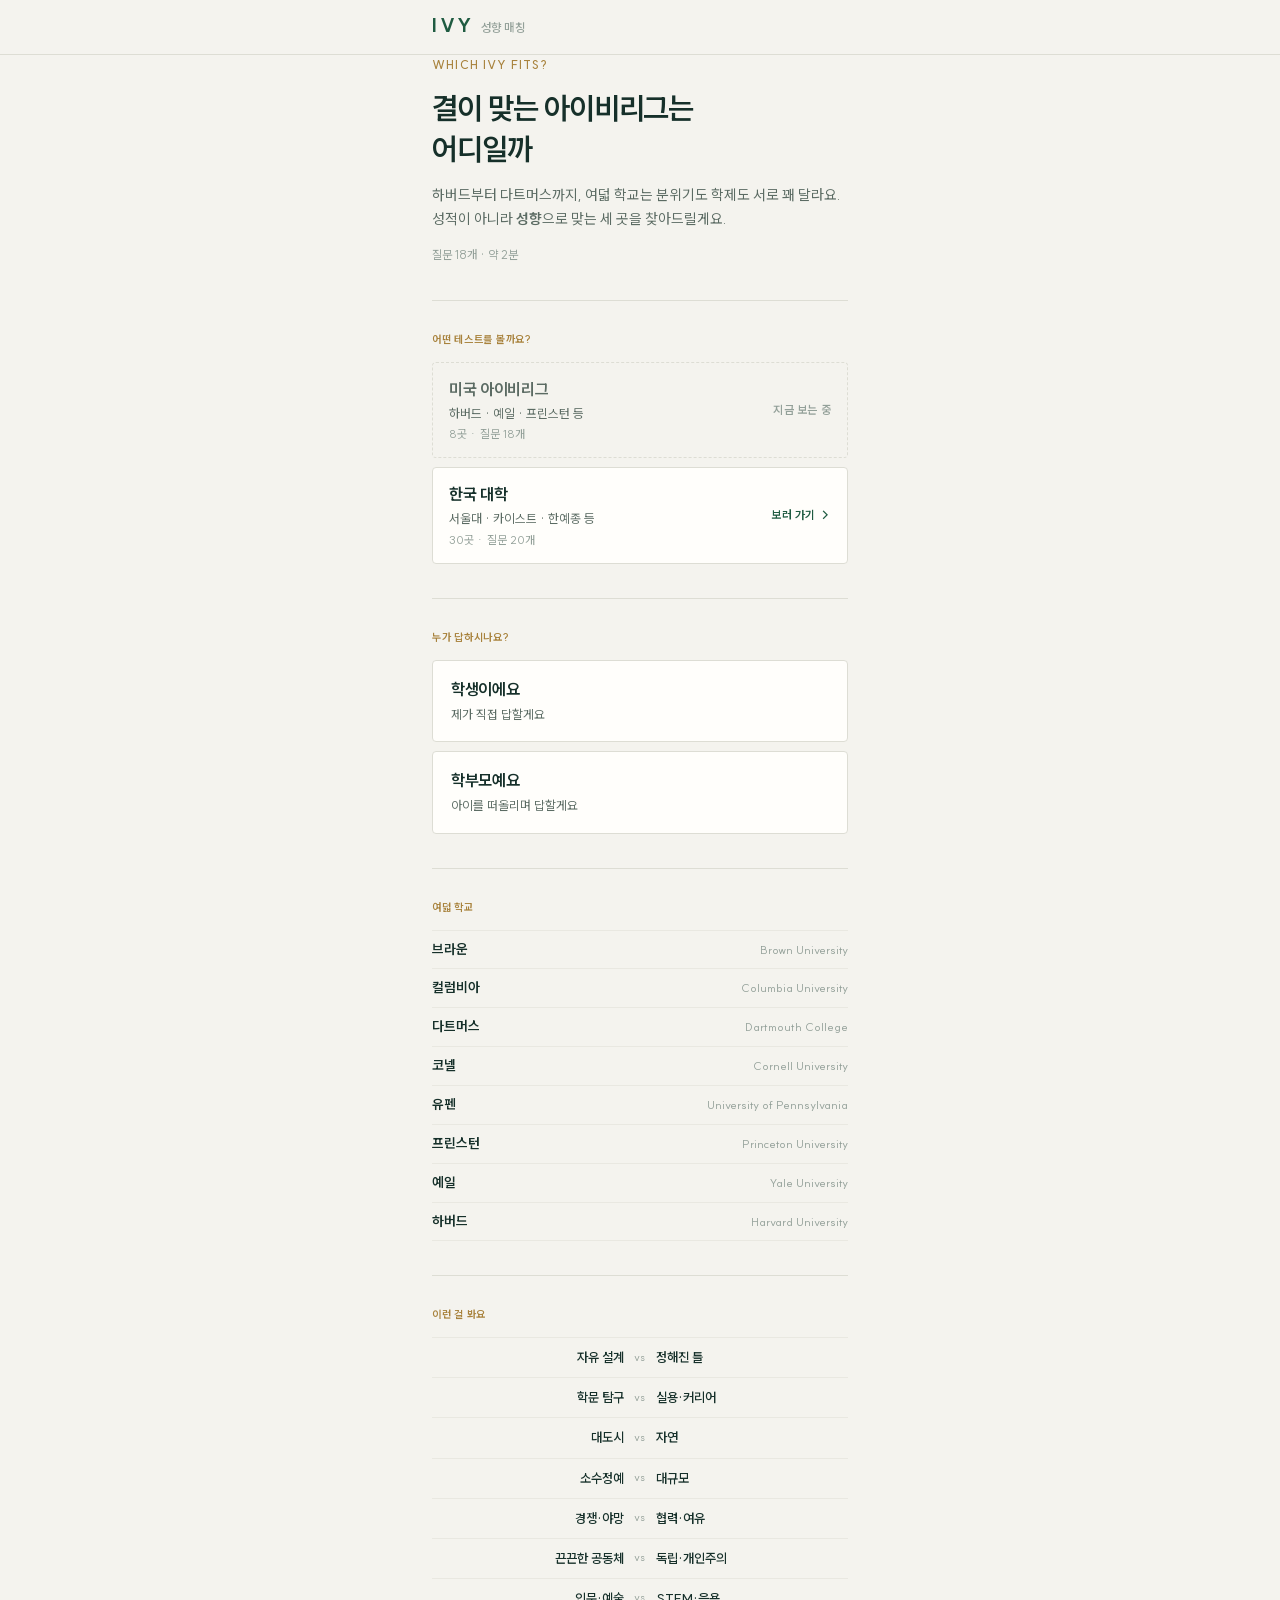
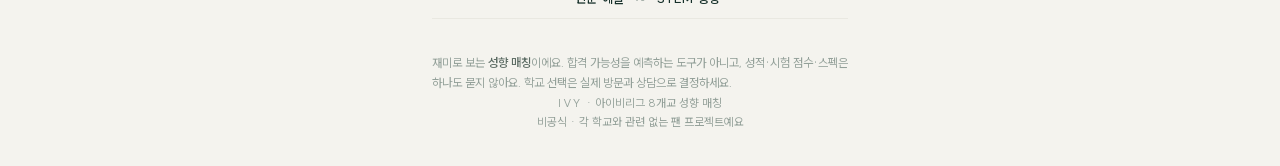
==== commit 323db1f1: "첫 화면에서 미국/한국 테스트를 고를 수 있게 두 테스트가 같은 도메인에 따로 올라가 있는데 서로 오갈 방법이 없었다. / 로 들어오면 한국 대학 버전이 있는지도 몰랐다.  인트로" ====
--- a/index.html
+++ b/index.html
@@ -70,6 +70,18 @@
       <p class="fine">질문 18개 · 약 2분</p>
     </div>
 
+    <!-- 어느 테스트를 볼지. 두 테스트가 같은 도메인에 따로 올라가 있어서
+         한쪽에 들어오면 다른 쪽으로 갈 방법이 없었다.
+         내용은 scripts/build-intro.js 가 채운다 — 학교 수와 문항 수를
+         손으로 적어두면 데이터를 고쳤을 때 조용히 어긋난다. -->
+    <div class="block">
+      <p class="label">어떤 테스트를 볼까요?</p>
+      <div class="test-pick" id="test-pick">
+        <span class="test-card is-here" aria-current="page"><span class="test-name">미국 아이비리그</span><span class="test-sub">하버드 · 예일 · 프린스턴 등</span><span class="test-meta">8곳 · 질문 18개</span><span class="test-flag">지금 보는 중</span></span>
+        <a class="test-card" href="korea-uni/"><span class="test-name">한국 대학</span><span class="test-sub">서울대 · 카이스트 · 한예종 등</span><span class="test-meta">30곳 · 질문 20개</span><span class="test-flag test-go">보러 가기 <span aria-hidden="true">→</span></span></a>
+      </div>
+    </div>
+
     <!-- 시작 전에 누가 답하는지부터 고른다. 같은 18문항이지만
          학생은 자기 얘기로, 학부모는 아이를 떠올리며 답하게 된다. -->
     <div class="block">
@@ -211,13 +223,7 @@
     </div>
 
     <div class="block">
-      <p class="label">저장하고 공유하기</p>
-      <div class="action-grid">
-        <button type="button" class="btn btn-primary btn-block" id="btn-share">결과 링크 복사</button>
-        <button type="button" class="btn btn-outline btn-block" id="btn-image">결과 이미지 저장</button>
-        <button type="button" class="btn btn-quiet btn-block" id="btn-restart">다시 하기</button>
-      </div>
-      <p class="share-hint" id="share-hint" role="status" aria-live="polite"></p>
+      <button type="button" class="btn btn-quiet btn-block" id="btn-restart">다시 하기</button>
     </div>
 
     <div class="community">
@@ -237,6 +243,21 @@
       재미로 보는 <b>성향 매칭</b>이에요. 합격 가능성 예측이 아니고, 이 결과로 지원 여부를
       정하지는 마세요. 학교마다 실제로 가보고 재학생과 이야기해보는 게 제일 정확해요.
     </p>
+
+    <!-- 결과를 보는 내내 따라다니는 공유 바.
+         결과가 나온 직후가 공유하고 싶은 마음이 제일 큰 순간인데, 예전에는
+         공유 버튼이 해설·성향 그래프를 다 지나야 나오는 맨 아래에 있었다.
+         화면에 고정해두면 언제 마음이 들든 바로 누를 수 있다.
+         아래 액션 블록에는 '다시 하기'만 남겨서 같은 버튼이 두 번 나오지 않게 했다. -->
+    <div class="result-bar" id="result-bar">
+      <div class="shell result-bar-inner">
+        <p class="share-hint" id="share-hint" role="status" aria-live="polite"></p>
+        <div class="result-bar-row">
+          <button type="button" class="btn btn-primary" id="btn-share">결과 링크 복사</button>
+          <button type="button" class="btn btn-outline" id="btn-image">이미지 저장</button>
+        </div>
+      </div>
+    </div>
   </section>
 
 </main>
--- a/fonts/suit.css
+++ b/fonts/suit.css
@@ -10,5 +10,5 @@
   font-style: normal;
   font-weight: 400 800;
   font-display: swap;
-  src: url([data-uri]) format('woff2-variations');
+  src: url([data-uri]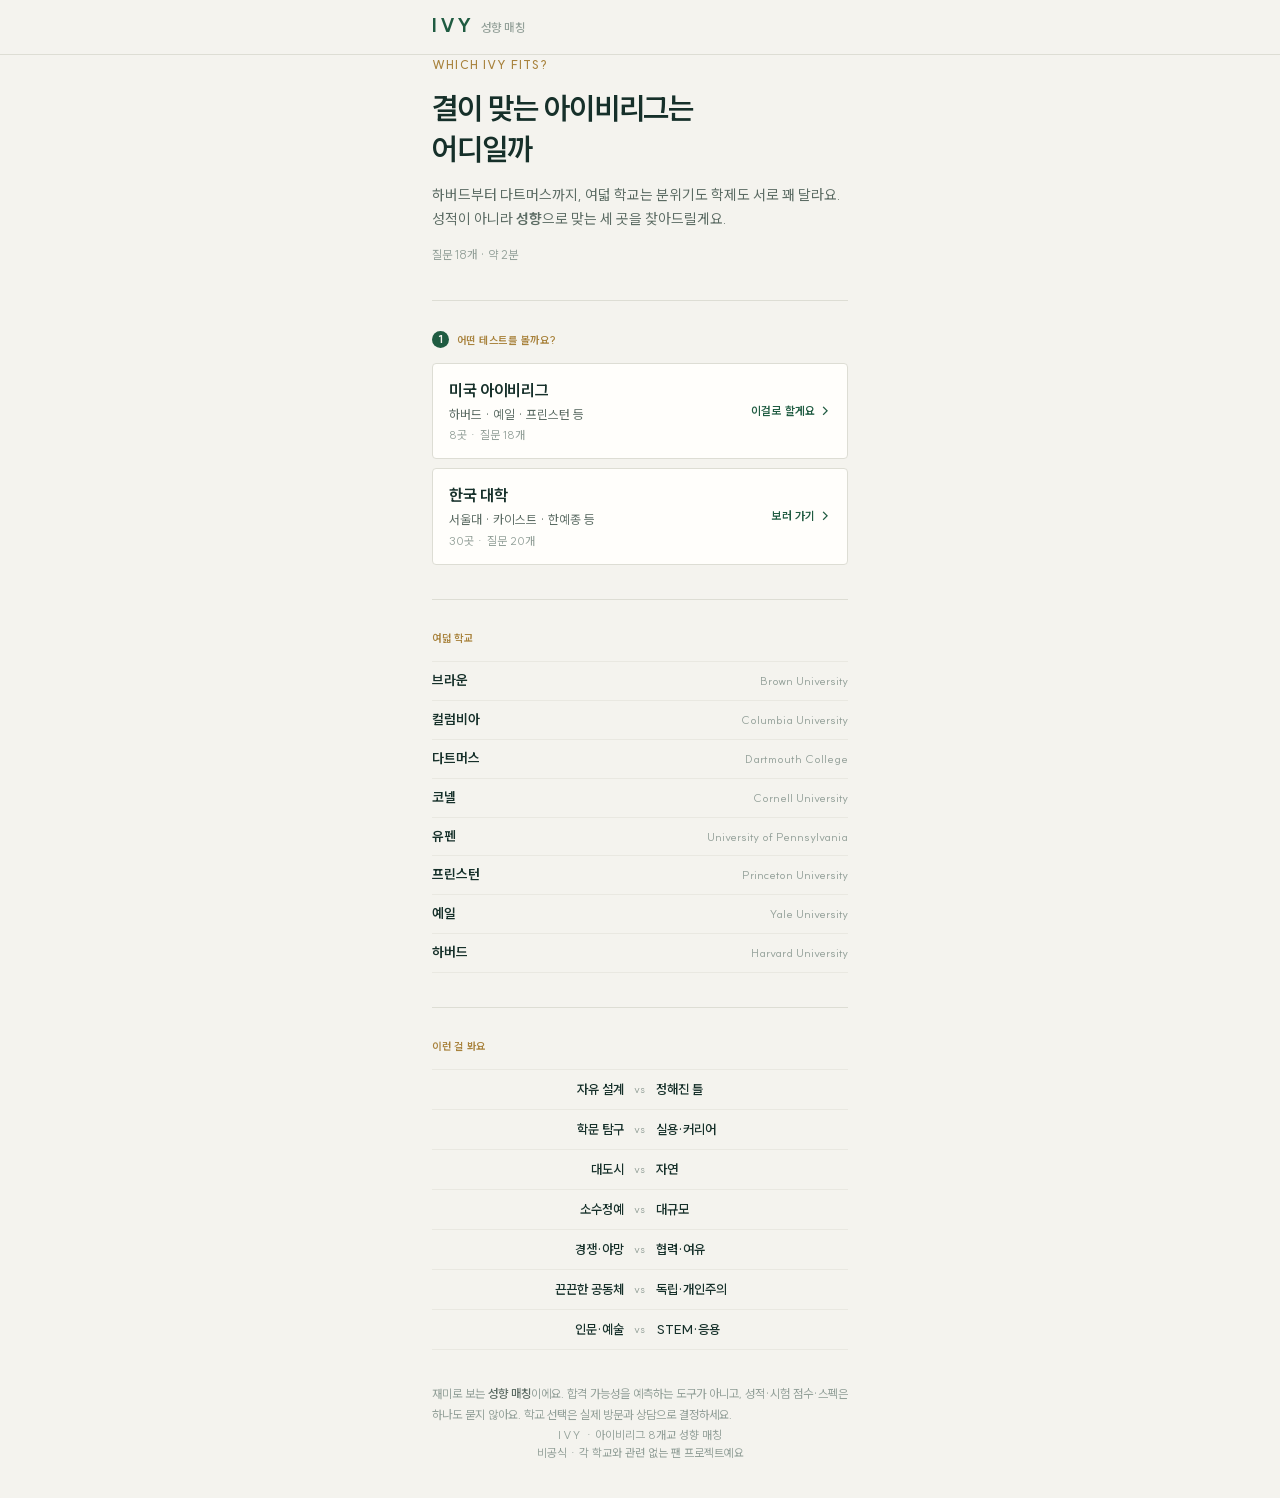
==== commit 87bdd657: "인트로를 한 번에 하나씩 묻게 + 결과에 실제 답에서 뽑은 근거 인트로 단계 분리   테스트 선택과 모드 선택이 한 화면에 같이 있어서 뭘 먼저 골라야 하는지   헷갈렸다. 1단계" ====
--- a/index.html
+++ b/index.html
@@ -74,18 +74,21 @@
          한쪽에 들어오면 다른 쪽으로 갈 방법이 없었다.
          내용은 scripts/build-intro.js 가 채운다 — 학교 수와 문항 수를
          손으로 적어두면 데이터를 고쳤을 때 조용히 어긋난다. -->
-    <div class="block">
-      <p class="label">어떤 테스트를 볼까요?</p>
+    <div class="block step" id="step-test">
+      <p class="label"><span class="step-n">1</span> 어떤 테스트를 볼까요?</p>
       <div class="test-pick" id="test-pick">
-        <span class="test-card is-here" aria-current="page"><span class="test-name">미국 아이비리그</span><span class="test-sub">하버드 · 예일 · 프린스턴 등</span><span class="test-meta">8곳 · 질문 18개</span><span class="test-flag">지금 보는 중</span></span>
+        <button type="button" class="test-card is-here" id="pick-here" data-name="미국 아이비리그" data-count="8"><span class="test-name">미국 아이비리그</span><span class="test-sub">하버드 · 예일 · 프린스턴 등</span><span class="test-meta">8곳 · 질문 18개</span><span class="test-flag test-go">이걸로 할게요 <span aria-hidden="true">→</span></span></button>
         <a class="test-card" href="korea-uni/"><span class="test-name">한국 대학</span><span class="test-sub">서울대 · 카이스트 · 한예종 등</span><span class="test-meta">30곳 · 질문 20개</span><span class="test-flag test-go">보러 가기 <span aria-hidden="true">→</span></span></a>
       </div>
     </div>
 
     <!-- 시작 전에 누가 답하는지부터 고른다. 같은 18문항이지만
          학생은 자기 얘기로, 학부모는 아이를 떠올리며 답하게 된다. -->
-    <div class="block">
-      <p class="label">누가 답하시나요?</p>
+    <!-- 두 질문을 한 화면에 같이 두면 뭘 먼저 골라야 하는지 헷갈린다.
+         테스트를 정한 다음에 이 블록이 나온다. 위 블록은 한 줄 요약으로 접힌다. -->
+    <div class="block step hidden" id="step-mode">
+      <p class="chosen-test" id="chosen-test"></p>
+      <p class="label"><span class="step-n">2</span> 누가 답하시나요?</p>
       <div class="mode-pick">
         <button type="button" class="mode-btn" id="mode-student" data-mode="student">
           <span class="mode-name">학생이에요</span>
--- a/fonts/suit.css
+++ b/fonts/suit.css
@@ -10,5 +10,5 @@
   font-style: normal;
   font-weight: 400 800;
   font-display: swap;
-  src: url([data-uri]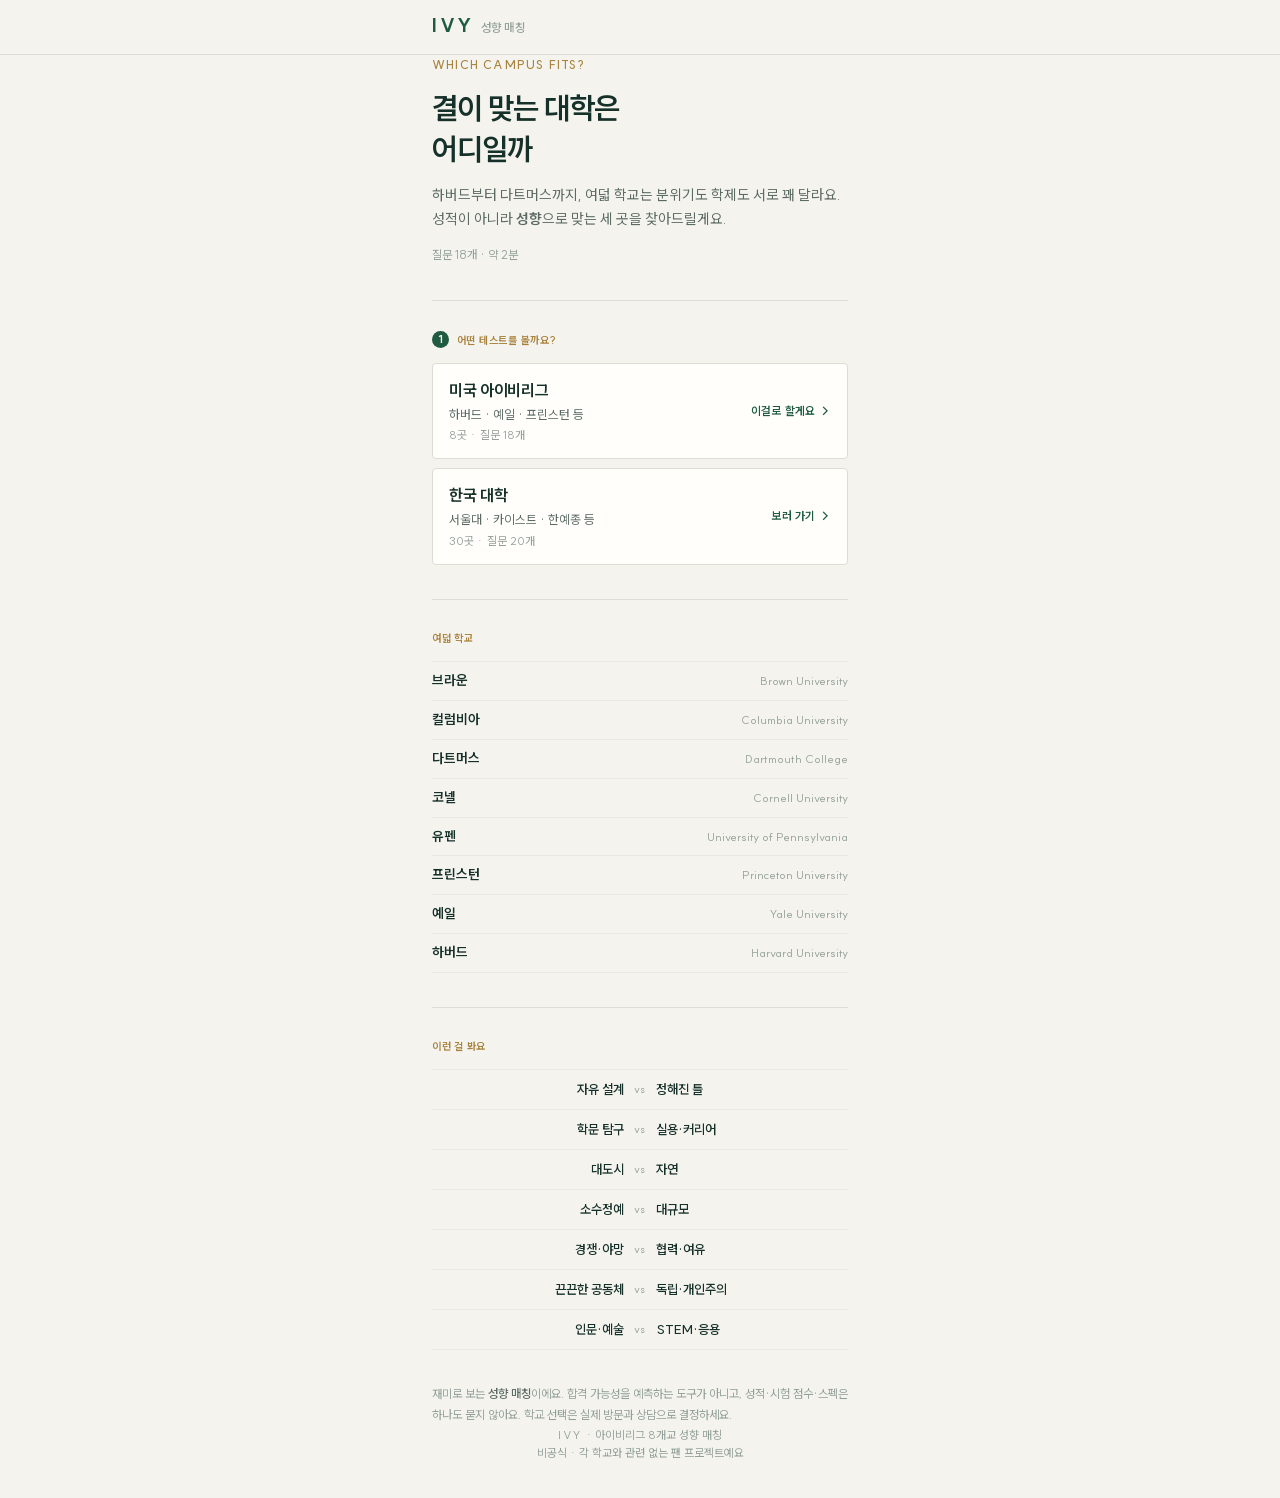
